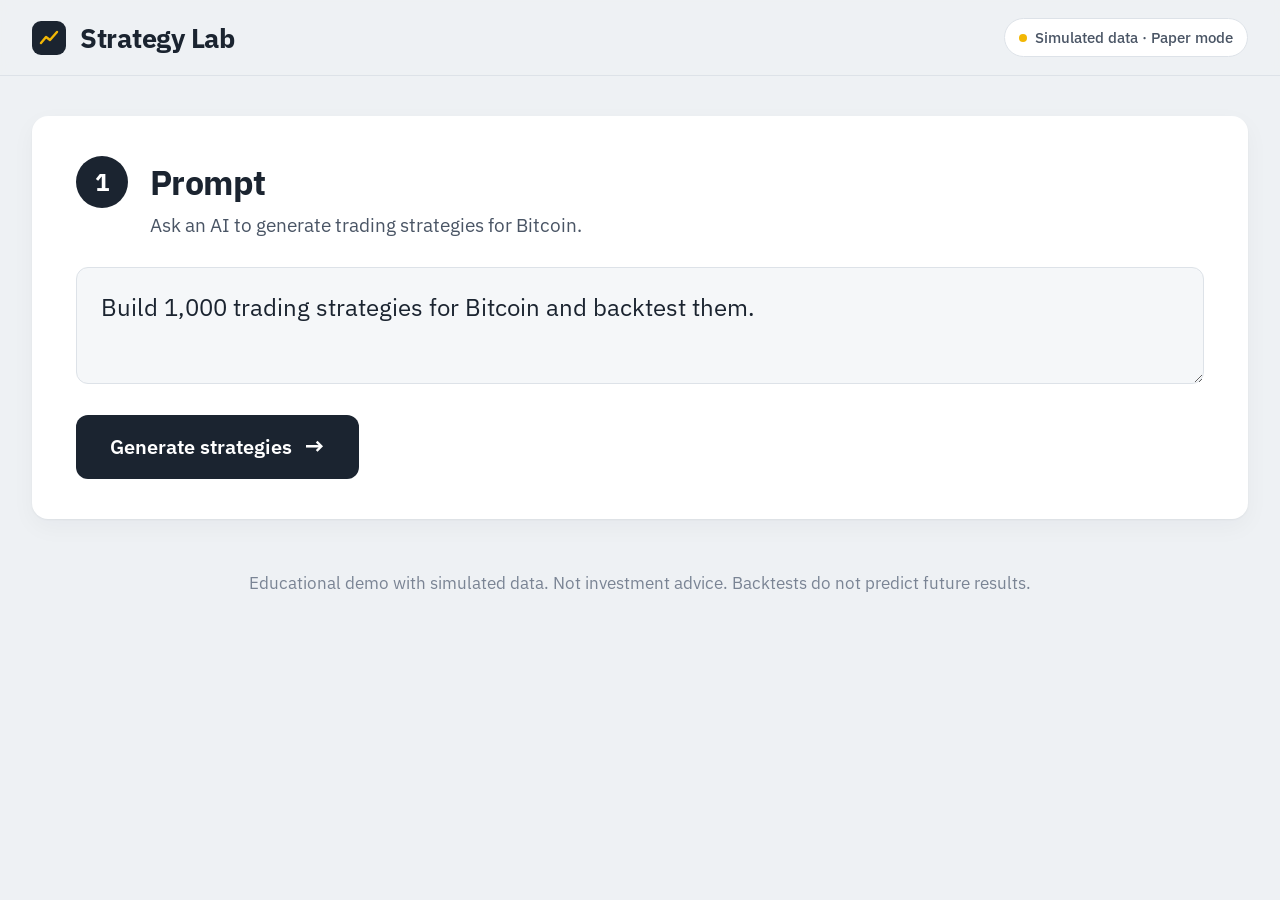
==== strategy-lab/strategy-lab.html @ 9e71648e "Strategy Lab — naive vs. honest backtest demo Co-Authored-By: Claude Opus 5.5 <noreply@anthropic.com" ====
<!doctype html>
<html lang="en">
<head>
<meta charset="utf-8">
<meta name="viewport" content="width=device-width, initial-scale=1">
<title>Strategy Lab</title>
<link rel="preconnect" href="https://fonts.googleapis.com">
<link rel="preconnect" href="https://fonts.gstatic.com" crossorigin>
<link href="https://fonts.googleapis.com/css2?family=IBM+Plex+Mono:wght@400;500&family=IBM+Plex+Sans:wght@400;500;600;700&display=swap" rel="stylesheet">
<style>
  :root {
    --bg: #EEF1F4; --panel: #FFFFFF; --ink: #1B2430; --ink-2: #4A5565; --muted: #7A8494;
    --line: #DDE2E8; --soft: #F5F7F9;
    --profit: #0F8A5F; --loss: #C8372D; --gold: #F2B705; --gold-soft: #FFF6D6;
    --naive: #6B7FD7;
    --radius: 16px;
    --sans: "IBM Plex Sans", system-ui, -apple-system, "Segoe UI", Roboto, sans-serif;
    --mono: "IBM Plex Mono", ui-monospace, SFMono-Regular, Menlo, Consolas, monospace;
  }
  * { box-sizing: border-box; }
  [hidden] { display: none !important; }
  main > *, .grid2 > *, .compare > *, .bot > *, .gen > *, .stage > * { min-width: 0; }
  html { font-size: 18px; }
  body {
    margin: 0; background: var(--bg); color: var(--ink); font-family: var(--sans);
    font-variant-numeric: tabular-nums; line-height: 1.45; -webkit-font-smoothing: antialiased;
  }
  .wrap { max-width: 1400px; margin: 0 auto; padding-inline: 32px; }

  /* Top bar */
  .top { position: sticky; top: 0; z-index: 10; background: rgba(238,241,244,.92); backdrop-filter: blur(8px); border-bottom: 1px solid var(--line); }
  .top .wrap { display: flex; align-items: center; justify-content: space-between; gap: 16px; padding-block: 18px; }
  .brand { display: flex; align-items: center; gap: 14px; font-weight: 700; font-size: 1.5rem; letter-spacing: -.01em; }
  .logo { width: 34px; height: 34px; border-radius: 9px; background: var(--ink); display: grid; place-items: center; }
  .badge { font-size: .85rem; font-weight: 500; color: var(--ink-2); background: var(--panel); border: 1px solid var(--line); padding: 7px 14px; border-radius: 999px; white-space: nowrap; }
  .badge::before { content: ""; display: inline-block; width: 8px; height: 8px; border-radius: 50%; background: var(--gold); margin-right: 8px; vertical-align: 1px; }

  main { padding-block: 40px 24px; display: grid; gap: 32px; }

  /* Steps */
  .step { background: var(--panel); border-radius: var(--radius); padding: 40px 44px; box-shadow: 0 1px 2px rgba(27,36,48,.05), 0 8px 24px rgba(27,36,48,.04); }
  .step.enter { animation: rise .6s cubic-bezier(.2,.7,.2,1) both; }
  @keyframes rise { from { opacity: 0; transform: translateY(18px); } to { opacity: 1; transform: none; } }
  .step-head { display: flex; align-items: flex-start; gap: 22px; margin-bottom: 28px; }
  .num { flex: none; width: 52px; height: 52px; border-radius: 50%; background: var(--ink); color: #fff; font-weight: 700; font-size: 1.35rem; display: grid; place-items: center; }
  .step.done .num { background: var(--profit); }
  .step-head h2 { margin: 2px 0 4px; font-size: 1.9rem; letter-spacing: -.015em; }
  .step-head p { margin: 0; color: var(--ink-2); font-size: 1.05rem; max-width: 60ch; }

  .btn {
    font: inherit; font-weight: 600; font-size: 1.1rem; color: #fff; background: var(--ink); border: 0; border-radius: 12px;
    padding: 18px 34px; cursor: pointer; display: inline-flex; align-items: center; gap: 12px; transition: transform .12s, background .2s, opacity .2s;
  }
  .btn:hover { transform: translateY(-1px); background: #2A3646; }
  .btn:active { transform: none; }
  .btn:disabled { cursor: default; opacity: .45; transform: none; background: var(--ink); }
  .btn:focus-visible, .seg button:focus-visible, textarea:focus-visible { outline: 3px solid var(--gold); outline-offset: 2px; }
  .btn.go { background: var(--profit); }
  .btn.stop { background: var(--loss); }
  .btn .arrow { font-size: 1.2em; line-height: 0; }
  .actions { display: flex; align-items: center; gap: 20px; flex-wrap: wrap; }
  .hint { color: var(--muted); font-size: .95rem; }

  /* Step 1 */
  textarea {
    width: 100%; font: inherit; font-size: 1.35rem; color: var(--ink); background: var(--soft); border: 1px solid var(--line);
    border-radius: 12px; padding: 22px 24px; resize: vertical; min-height: 110px; margin-bottom: 24px;
  }
  .gen { display: grid; grid-template-columns: minmax(240px, 1fr) 3fr; gap: 32px; align-items: center; margin-top: 34px; }
  .big-count { font-size: 5.5rem; font-weight: 700; line-height: 1; letter-spacing: -.03em; }
  .big-label { color: var(--ink-2); font-size: 1.05rem; margin-top: 8px; }
  .families { display: grid; grid-template-columns: repeat(4, 1fr); gap: 16px; }
  .fam { background: var(--soft); border-radius: 12px; padding: 18px 20px; }
  .fam b { display: block; font-size: 1.05rem; }
  .fam .n { font-size: 2.2rem; font-weight: 700; line-height: 1.2; }
  .fam small { color: var(--muted); font-size: .85rem; display: block; }

  /* KPIs */
  .kpi-label { color: var(--ink-2); font-size: 1rem; font-weight: 500; }
  .kpi { font-size: 4.6rem; font-weight: 700; letter-spacing: -.03em; line-height: 1.05; }
  .kpi.sm { font-size: 2.6rem; }
  .pos { color: var(--profit); } .neg { color: var(--loss); }
  .sub { color: var(--muted); font-size: .95rem; }

  .grid2 { display: grid; grid-template-columns: 1.25fr 1fr; gap: 40px; margin-top: 34px; }
  .chart-box { position: relative; }
  canvas { display: block; width: 100%; height: 380px; touch-action: none; }
  .legend { display: flex; gap: 22px; flex-wrap: wrap; font-size: .95rem; color: var(--ink-2); margin: 14px 0 10px; }
  .legend span::before { content: ""; display: inline-block; width: 18px; height: 3px; border-radius: 2px; background: var(--c); vertical-align: 5px; margin-right: 8px; }
  .legend span.dash::before { background: repeating-linear-gradient(90deg, var(--c) 0 6px, transparent 6px 10px); }

  /* Tables */
  .tbl-wrap { overflow-x: auto; }
  table { width: 100%; border-collapse: collapse; font-size: 1rem; }
  th { text-align: left; color: var(--muted); font-weight: 500; font-size: .85rem; text-transform: uppercase; letter-spacing: .06em; padding: 0 12px 10px; border-bottom: 1px solid var(--line); }
  td { padding: 11px 12px; border-bottom: 1px solid #EEF1F4; white-space: nowrap; }
  th.r, td.r { text-align: right; }
  td.rank { color: var(--muted); width: 2em; }
  tr.best td { background: var(--gold-soft); font-weight: 600; }
  tr.best td:first-child { box-shadow: inset 4px 0 0 var(--gold); }
  tr.fade-in { animation: fadein .4s both; }
  @keyframes fadein { from { opacity: 0; transform: translateX(-8px); } to { opacity: 1; transform: none; } }

  /* Funnel */
  .funnel { display: grid; gap: 14px; margin-top: 34px; }
  .stage { display: grid; grid-template-columns: 300px 1fr; gap: 24px; align-items: center; }
  .stage .lbl b { display: block; font-size: 1.1rem; }
  .stage .lbl small { color: var(--muted); font-size: .88rem; }
  .bar-track { position: relative; height: 54px; background: var(--soft); border-radius: 10px; }
  .bar { position: absolute; inset: 0 auto 0 0; width: 0; background: var(--ink); border-radius: 10px; transition: width 1s cubic-bezier(.2,.7,.2,1); min-width: 0; }
  .bar.on { min-width: 8px; }
  .stage.kill .bar { background: #8C96A5; }
  .stage.final .bar { background: var(--gold); }
  .bar-val { position: absolute; top: 50%; transform: translateY(-50%); left: 16px; font-weight: 700; font-size: 1.5rem; color: #fff; transition: left 1s cubic-bezier(.2,.7,.2,1); }
  .bar-val.out { color: var(--ink); }
  .bar-val em { font-style: normal; font-weight: 500; font-size: .95rem; color: var(--loss); margin-left: 10px; }
  .stage { opacity: .25; transition: opacity .4s; }
  .stage.lit { opacity: 1; }

  .compare { display: grid; grid-template-columns: 1fr 2.2fr; gap: 40px; margin-top: 44px; padding-top: 36px; border-top: 1px solid var(--line); align-items: start; }
  .compare h3, .surv h3 { margin: 0 0 6px; font-size: 1.35rem; }
  .vs { display: grid; gap: 22px; margin-top: 22px; }
  .surv { margin-top: 44px; padding-top: 36px; border-top: 1px solid var(--line); }
  .surv .sub { margin-bottom: 18px; }
  .tag { display: inline-block; font-size: .78rem; font-weight: 600; letter-spacing: .04em; text-transform: uppercase; padding: 3px 9px; border-radius: 6px; background: var(--gold); color: var(--ink); margin-left: 10px; vertical-align: 2px; }

  /* Bot */
  .bot { display: grid; grid-template-columns: 1.6fr 1fr; gap: 36px; margin-top: 30px; }
  .bot canvas { height: 420px; }
  .stats { display: grid; grid-template-columns: 1fr 1fr; gap: 14px; align-content: start; }
  .stat { background: var(--soft); border-radius: 12px; padding: 16px 18px; }
  .stat .v { font-size: 1.9rem; font-weight: 700; letter-spacing: -.01em; line-height: 1.2; }
  .stat .k { color: var(--muted); font-size: .85rem; text-transform: uppercase; letter-spacing: .06em; }
  .stat.wide { grid-column: 1 / -1; }
  .pill { display: inline-block; font-size: 1.05rem; font-weight: 700; padding: 4px 12px; border-radius: 8px; background: #E3E7EC; }
  .pill.long { background: #DDF2E9; color: var(--profit); }
  .seg { display: inline-flex; background: var(--soft); border: 1px solid var(--line); border-radius: 10px; padding: 4px; }
  .seg button { font: inherit; font-weight: 600; font-size: .95rem; border: 0; background: transparent; color: var(--ink-2); padding: 10px 16px; border-radius: 7px; cursor: pointer; }
  .seg button[aria-pressed="true"] { background: var(--panel); color: var(--ink); box-shadow: 0 1px 3px rgba(27,36,48,.12); }
  .live { display: inline-flex; align-items: center; gap: 8px; font-weight: 600; color: var(--muted); }
  .live i { width: 10px; height: 10px; border-radius: 50%; background: #B8C0CC; }
  .live.on { color: var(--profit); }
  .live.on i { background: var(--profit); animation: pulse 1.4s infinite; }
  @keyframes pulse { 0%,100% { box-shadow: 0 0 0 0 rgba(15,138,95,.45); } 50% { box-shadow: 0 0 0 7px rgba(15,138,95,0); } }

  .log { margin-top: 30px; background: #141B24; color: #D6DCE4; border-radius: 12px; padding: 18px 22px; height: 340px; overflow-y: auto; font-family: var(--mono); font-size: .9rem; }
  .log .empty { color: #6E7A8A; }
  .ev { display: grid; grid-template-columns: 92px 120px 1fr; gap: 14px; padding: 7px 0; align-items: start; }
  .ev + .ev.first { border-top: 1px solid #263140; margin-top: 8px; padding-top: 14px; }
  .ev time { color: #6E7A8A; }
  .ev .t { font-weight: 500; font-size: .78rem; text-transform: uppercase; letter-spacing: .06em; padding: 2px 8px; border-radius: 5px; justify-self: start; }
  .t.alert { background: #2B3A55; color: #A9C1FF; }
  .t.hook { background: #3A3320; color: #F2CB57; }
  .t.fill { background: #173A2E; color: #5FD3A6; }
  .t.sys { background: #262F3B; color: #9AA6B5; }
  .ev code { display: block; margin-top: 4px; color: #9AA6B5; word-break: break-all; }
  .ev .sell { color: #FF8A80; } .ev .buy { color: #5FD3A6; }

  footer { padding-block: 28px 48px; color: var(--muted); font-size: .95rem; text-align: center; }

  @media (max-width: 1100px) {
    .grid2, .compare, .bot, .gen { grid-template-columns: 1fr; }
    .families { grid-template-columns: repeat(2, 1fr); }
    .stage { grid-template-columns: 1fr; gap: 8px; }
  }
  @media (max-width: 640px) {
    html { font-size: 16px; }
    .wrap { padding-inline: 16px; }
    .step { padding: 26px 20px; }
    .kpi { font-size: 3.2rem; } .big-count { font-size: 4rem; }
    .families { grid-template-columns: 1fr 1fr; }
    canvas, .bot canvas { height: 300px; }
    .ev { grid-template-columns: 1fr; gap: 4px; }
    .badge { font-size: .75rem; padding: 6px 10px; }
  }
  @media (prefers-reduced-motion: reduce) {
    *, *::before, *::after { animation: none !important; transition: none !important; scroll-behavior: auto !important; }
  }
</style>
</head>
<body>
<header class="top">
  <div class="wrap">
    <div class="brand">
      <span class="logo" aria-hidden="true"><svg width="20" height="20" viewBox="0 0 20 20"><path d="M2 15 L7 9 L11 12 L18 4" fill="none" stroke="#F2B705" stroke-width="2.4" stroke-linecap="round" stroke-linejoin="round"/></svg></span>
      Strategy Lab
    </div>
    <span class="badge">Simulated data · Paper mode</span>
  </div>
</header>

<main class="wrap">
  <!-- STEP 1 -->
  <section class="step" id="s1">
    <div class="step-head">
      <span class="num">1</span>
      <div><h2>Prompt</h2><p>Ask an AI to generate trading strategies for Bitcoin.</p></div>
    </div>
    <textarea id="prompt" rows="2" aria-label="Prompt">Build 1,000 trading strategies for Bitcoin and backtest them.</textarea>
    <div class="actions">
      <button class="btn" id="b1">Generate strategies <span class="arrow">→</span></button>
    </div>
    <div class="gen" id="gen" hidden>
      <div>
        <div class="big-count" id="count">0</div>
        <div class="big-label">strategies generated</div>
      </div>
      <div class="families" id="families"></div>
    </div>
  </section>

  <!-- STEP 2 -->
  <section class="step" id="s2" hidden>
    <div class="step-head">
      <span class="num">2</span>
      <div><h2>Naive backtest</h2><p>Run every strategy on 1,400 days of history and rank by total return.</p></div>
    </div>
    <div class="actions">
      <button class="btn" id="b2">Run backtest <span class="arrow">→</span></button>
      <span class="hint" id="h2"></span>
    </div>
    <div class="grid2" id="naiveOut" hidden>
      <div>
        <div class="kpi-label">Best strategy · total return</div>
        <div class="kpi pos" id="bestRet">+0%</div>
        <div class="sub" id="bestSub"></div>
        <div class="chart-box" style="margin-top:22px"><canvas id="c2" aria-label="Equity curve of the best naive strategy"></canvas></div>
      </div>
      <div>
        <div class="kpi-label" style="margin-bottom:14px">Top 10 of 1,000</div>
        <div class="tbl-wrap"><table id="top10">
          <thead><tr><th></th><th>Strategy</th><th class="r">Return</th><th class="r">Max DD</th><th class="r">Trades</th></tr></thead>
          <tbody></tbody>
        </table></div>
      </div>
    </div>
  </section>

  <!-- STEP 3 -->
  <section class="step" id="s3" hidden>
    <div class="step-head">
      <span class="num">3</span>
      <div><h2>Honest test</h2><p>Remove the lookahead bias, pay fees, test on data the strategies never saw, and demand they beat simply holding.</p></div>
    </div>
    <div class="actions">
      <button class="btn" id="b3">Test it properly <span class="arrow">→</span></button>
    </div>
    <div id="honestOut" hidden>
      <div class="funnel" id="funnel"></div>

      <div class="compare" id="compare" hidden>
        <div>
          <h3>The step-2 winner, tested honestly</h3>
          <div class="sub" id="cmpName"></div>
          <div class="vs">
            <div><div class="kpi-label">Naive (lookahead, no fees)</div><div class="kpi sm" id="cmpNaive"></div></div>
            <div><div class="kpi-label">Honest (next-bar fills, 0.15% cost)</div><div class="kpi sm" id="cmpHonest"></div></div>
          </div>
          <p class="sub" style="margin-top:22px">Full period, days 0–1,999. Log scale.</p>
        </div>
        <div>
          <div class="legend" id="lg3"></div>
          <div class="chart-box"><canvas id="c3" aria-label="Naive versus honest equity curve"></canvas></div>
        </div>
      </div>

      <div class="surv" id="surv" hidden>
        <h3 id="survTitle">Survivors</h3>
        <div class="sub" id="survSub"></div>
        <div class="tbl-wrap"><table id="survTbl">
          <thead><tr><th>Strategy</th><th class="r">OOS return</th><th class="r">OOS Sharpe</th><th class="r">OOS max DD</th><th class="r">OOS trades</th><th class="r">In-sample (honest)</th></tr></thead>
          <tbody></tbody>
        </table></div>
      </div>
    </div>
  </section>

  <!-- STEP 4 -->
  <section class="step" id="s4" hidden>
    <div class="step-head">
      <span class="num">4</span>
      <div><h2>Run as bot</h2><p id="botIntro">The best survivor trades a live simulated feed: signal → TradingView alert → webhook → paper order.</p></div>
    </div>
    <div class="actions">
      <button class="btn go" id="b4">Start bot <span class="arrow">▶</span></button>
      <div class="seg" role="group" aria-label="Speed" id="speed">
        <button aria-pressed="true" data-ms="700">1×</button>
        <button aria-pressed="false" data-ms="140">5×</button>
        <button aria-pressed="false" data-ms="35">20×</button>
      </div>
      <span class="live" id="live"><i></i><span>Idle</span></span>
    </div>
    <div class="bot">
      <div>
        <div class="legend" id="lg4"></div>
        <div class="chart-box"><canvas id="c4" aria-label="Live price chart"></canvas></div>
      </div>
      <div class="stats">
        <div class="stat wide"><div class="k">Paper equity</div><div class="v" id="vEq">$10,000.00</div></div>
        <div class="stat"><div class="k">P&amp;L</div><div class="v" id="vPnl">$0.00</div></div>
        <div class="stat"><div class="k">Position</div><div class="v" id="vPos"><span class="pill">FLAT</span></div></div>
        <div class="stat"><div class="k">Cash</div><div class="v" id="vCash">$10,000.00</div></div>
        <div class="stat"><div class="k">BTC held</div><div class="v" id="vBtc">0.0000</div></div>
        <div class="stat"><div class="k">Last price</div><div class="v" id="vPx">–</div></div>
        <div class="stat"><div class="k">Orders</div><div class="v" id="vOrders">0</div></div>
      </div>
    </div>
    <div class="log" id="log" aria-live="polite"><div class="empty">Bot log — press “Start bot”.</div></div>
  </section>
</main>

<footer class="wrap">Educational demo with simulated data. Not investment advice. Backtests do not predict future results.</footer>

<script>
/* ===== ENGINE ===== */
const SEED = 101, N_BARS = 2000, START_PRICE = 9000, IS_END = 1399, COST = 0.0015;
const REGIMES = [
  { name: 'bull', drift: 0.0022, vol: 0.028 },
  { name: 'bear', drift: -0.0018, vol: 0.038 },
  { name: 'chop', drift: 0.0002, vol: 0.022 },
];

function mulberry32(a) {
  return function () {
    a |= 0; a = (a + 0x6D2B79F5) | 0;
    let t = Math.imul(a ^ (a >>> 15), 1 | a);
    t = (t + Math.imul(t ^ (t >>> 7), 61 | t)) ^ t;
    return ((t ^ (t >>> 14)) >>> 0) / 4294967296;
  };
}

// Regime-switching log-return generator. Keeps its state so the bot can continue the same path.
function createMarket(seed, start) {
  const rand = mulberry32(seed);
  const gauss = () => {
    let u = 0; while (u === 0) u = rand();
    return Math.sqrt(-2 * Math.log(u)) * Math.cos(2 * Math.PI * rand());
  };
  let regime = 0, price = start;
  return {
    get price() { return price; },
    get regime() { return REGIMES[regime].name; },
    next() {
      if (rand() < 0.01) regime = Math.floor(rand() * 3);
      const R = REGIMES[regime];
      let lr = R.drift + R.vol * gauss();
      if (rand() < 0.004) lr += rand() < 0.5 ? -0.12 : 0.12;
      price *= Math.exp(lr);
      return price;
    },
  };
}

// Lazily cached indicators over one close series.
function makeIndicators(c) {
  const n = c.length, memo = new Map();
  const m = (k, f) => { let v = memo.get(k); if (!v) { v = f(); memo.set(k, v); } return v; };
  const ind = {
    c, n,
    sma: p => m('sma' + p, () => {
      const o = new Float64Array(n).fill(NaN); let s = 0;
      for (let i = 0; i < n; i++) { s += c[i]; if (i >= p) s -= c[i - p]; if (i >= p - 1) o[i] = s / p; }
      return o;
    }),
    std: p => m('std' + p, () => {
      const mu = ind.sma(p), o = new Float64Array(n).fill(NaN);
      for (let i = p - 1; i < n; i++) {
        let s = 0; for (let j = i - p + 1; j <= i; j++) { const d = c[j] - mu[i]; s += d * d; }
        o[i] = Math.sqrt(s / p);
      }
      return o;
    }),
    rsi: p => m('rsi' + p, () => {
      const o = new Float64Array(n).fill(NaN); let g = 0, l = 0;
      for (let i = 1; i < n; i++) {
        const d = c[i] - c[i - 1], up = d > 0 ? d : 0, dn = d < 0 ? -d : 0;
        if (i <= p) { g += up / p; l += dn / p; } else { g = (g * (p - 1) + up) / p; l = (l * (p - 1) + dn) / p; }
        if (i >= p) o[i] = l === 0 ? 100 : 100 - 100 / (1 + g / l);
      }
      return o;
    }),
    // highest / lowest close of the previous N bars (current bar excluded)
    hh: N => m('hh' + N, () => rollExt(c, N, 1)),
    ll: N => m('ll' + N, () => rollExt(c, N, -1)),
  };
  return ind;
}
function rollExt(c, N, sign) {
  const n = c.length, o = new Float64Array(n).fill(NaN);
  for (let i = N; i < n; i++) {
    let x = c[i - N]; for (let j = i - N + 1; j < i; j++) if (sign * (c[j] - x) > 0) x = c[j];
    o[i] = x;
  }
  return o;
}

function buildStrategies() {
  const S = [];
  for (const f of [5, 8, 10, 12, 15, 20, 25, 30, 40, 50])
    for (let k = 0; k < 25; k++) { const s = 60 + k * 7; S.push({ family: 'ma', name: `MA Cross ${f}/${s}`, p: { f, s } }); }
  for (const p of [7, 10, 14, 21, 28])
    for (const en of [20, 25, 30, 35, 40])
      for (let k = 0; k < 10; k++) { const ex = 50 + k * 3; S.push({ family: 'rsi', name: `RSI(${p}) <${en} >${ex}`, p: { p, en, ex } }); }
  for (let k = 0; k < 25; k++)
    for (const M of [5, 10, 15, 20, 30, 40, 50, 60, 80, 100]) { const N = 10 + k * 8; S.push({ family: 'brk', name: `Breakout ${N}/${M}`, p: { N, M } }); }
  for (let k = 0; k < 25; k++)
    for (let j = 0; j < 10; j++) { const per = 10 + k * 5, w = 1 + j * 0.25; S.push({ family: 'bb', name: `Bollinger ${per} × ${w.toFixed(2)}`, p: { per, w } }); }
  S.forEach((s, i) => (s.id = i));
  return S;
}

function positions(s, ind) {
  const { c, n } = ind, pos = new Uint8Array(n), P = s.p;
  if (s.family === 'ma') {
    const a = ind.sma(P.f), b = ind.sma(P.s);
    for (let i = 0; i < n; i++) pos[i] = a[i] > b[i] ? 1 : 0;
  } else if (s.family === 'rsi') {
    const r = ind.rsi(P.p); let st = 0;
    for (let i = 0; i < n; i++) { if (!st && r[i] < P.en) st = 1; else if (st && r[i] > P.ex) st = 0; pos[i] = st; }
  } else if (s.family === 'brk') {
    const h = ind.hh(P.N), l = ind.ll(P.M); let st = 0;
    for (let i = 0; i < n; i++) { if (!st && c[i] > h[i]) st = 1; else if (st && c[i] < l[i]) st = 0; pos[i] = st; }
  } else {
    const mu = ind.sma(P.per), sd = ind.std(P.per); let st = 0;
    for (let i = 0; i < n; i++) {
      if (!st && c[i] < mu[i] - P.w * sd[i]) st = 1; else if (st && c[i] > mu[i]) st = 0; pos[i] = st;
    }
  }
  return pos;
}

// Trades = position changes (each buy or sell is one fill).
// Backtest bars from..to (inclusive). r[t] = return from close t-1 to close t.
// naive: pos[t]*r[t] (lookahead), no fees. honest: pos[t-1]*r[t] minus COST on each position change.
function backtest(pos, r, from, to, honest, wantCurve) {
  let eq = 1, peak = 1, mdd = 0, trades = 0, sum = 0, sq = 0, cnt = 0;
  const curve = wantCurve ? [1] : null;
  for (let t = Math.max(from, 1); t <= to; t++) {
    let d = (honest ? pos[t - 1] : pos[t]) * r[t];
    if (pos[t] !== pos[t - 1]) { trades++; if (honest) d -= COST; }
    eq *= 1 + d; sum += d; sq += d * d; cnt++;
    if (eq > peak) peak = eq; const dd = 1 - eq / peak; if (dd > mdd) mdd = dd;
    if (curve) curve.push(eq);
  }
  const mean = sum / cnt, sd = Math.sqrt(Math.max(0, (sq - cnt * mean * mean) / (cnt - 1)));
  return { ret: eq - 1, mdd, trades, sharpe: sd > 0 ? (mean / sd) * Math.sqrt(365) : 0, curve };
}

function runLab() {
  const market = createMarket(SEED, START_PRICE);
  const closes = [START_PRICE];
  for (let i = 1; i < N_BARS; i++) closes.push(market.next());
  const r = new Float64Array(N_BARS);
  for (let t = 1; t < N_BARS; t++) r[t] = closes[t] / closes[t - 1] - 1;
  const ind = makeIndicators(closes);
  const strategies = buildStrategies();
  const t0 = performance.now();
  for (const s of strategies) {
    const pos = positions(s, ind);
    s.pos = pos;
    s.naive = backtest(pos, r, 1, IS_END, false);
    s.honestIS = backtest(pos, r, 1, IS_END, true);
    s.oos = backtest(pos, r, IS_END + 1, N_BARS - 1, true);
  }
  const ms = performance.now() - t0;
  const bh = backtest(new Uint8Array(N_BARS).fill(1), r, IS_END + 1, N_BARS - 1, true);
  const sharpeBar = Math.max(1, bh.sharpe);
  const st1 = strategies.filter(s => s.honestIS.ret > 0);
  const st2 = st1.filter(s => s.oos.ret > 0);
  const st3 = st2.filter(s => s.oos.sharpe > sharpeBar);
  const st4 = st3.filter(s => s.oos.mdd < 0.25 && s.oos.trades >= 4);
  return { market, closes, r, strategies, ms, bh, sharpeBar, stages: [strategies, st1, st2, st3, st4] };
}
/* ===== END ENGINE ===== */


/* ===== UI ===== */
const RM = matchMedia('(prefers-reduced-motion: reduce)').matches;
const $ = id => document.getElementById(id);
const CAPITAL = 10000, BOT_QTY = 0.05;
const C = { ink: '#1B2430', ink2: '#4A5565', muted: '#7A8494', grid: '#E9EDF1', profit: '#0F8A5F', loss: '#C8372D', gold: '#F2B705', naive: '#6B7FD7' };

const fmtInt = n => Math.round(n).toLocaleString('en-US');
const fmtPct = x => {
  const v = x * 100, a = Math.abs(v);
  const s = a >= 100 ? fmtInt(a) : a.toFixed(1);
  return (v > 0 ? '+' : v < 0 ? '−' : '') + s + '%';
};
const fmtUsd = (v, d = 2) => (v < 0 ? '−' : '') + '$' + Math.abs(v).toLocaleString('en-US', { minimumFractionDigits: d, maximumFractionDigits: d });
const fmtUsdShort = v => v >= 1e6 ? '$' + +(v / 1e6).toFixed(v >= 1e7 ? 0 : 1) + 'M' : v >= 1e3 ? '$' + +(v / 1e3).toFixed(v >= 1e4 ? 0 : 1) + 'k' : '$' + Math.round(v);
const fmtPx = v => v.toLocaleString('en-US', { minimumFractionDigits: 2, maximumFractionDigits: 2 });
const fmtNum = (x, d = 2) => (x < 0 ? '−' : '') + Math.abs(x).toFixed(d);
const signCls = x => (x >= 0 ? 'pos' : 'neg');

function animate(ms, fn, done) {
  if (RM) { fn(1); done && done(); return; }
  const t0 = performance.now();
  const ease = t => 1 - Math.pow(1 - t, 3);
  (function f(now) {
    const t = Math.min(1, (now - t0) / ms);
    fn(ease(t));
    if (t < 1) requestAnimationFrame(f); else done && done();
  })(t0);
}
const wait = ms => new Promise(r => setTimeout(r, RM ? 0 : ms));
function reveal(el) {
  el.hidden = false; el.classList.add('enter');
  setTimeout(() => el.scrollIntoView({ behavior: RM ? 'auto' : 'smooth', block: 'start' }), 60);
}
function scrollTo(el) { el.scrollIntoView({ behavior: RM ? 'auto' : 'smooth', block: 'center' }); }

/* ---------- Canvas line chart ---------- */
class LineChart {
  constructor(canvas, o) {
    this.c = canvas; this.o = o; this.p = 1; this.hx = null;
    new ResizeObserver(() => this.draw()).observe(canvas);
    canvas.addEventListener('pointermove', e => { this.hx = e.clientX - canvas.getBoundingClientRect().left; this.draw(); });
    canvas.addEventListener('pointerleave', () => { this.hx = null; this.draw(); });
  }
  set(o) { Object.assign(this.o, o); this.draw(); }
  play(ms) { animate(ms, t => { this.p = t; this.draw(); }); }
  draw() {
    const c = this.c, o = this.o, dpr = window.devicePixelRatio || 1;
    const W = c.clientWidth, H = c.clientHeight;
    if (!W || !o.series) return;
    if (c.width !== Math.round(W * dpr) || c.height !== Math.round(H * dpr)) { c.width = Math.round(W * dpr); c.height = Math.round(H * dpr); }
    const ctx = c.getContext('2d');
    ctx.setTransform(dpr, 0, 0, dpr, 0, 0);
    ctx.clearRect(0, 0, W, H);
    const pad = { l: o.padL ?? 70, r: o.padR ?? 18, t: 16, b: 38 };
    const iw = W - pad.l - pad.r, ih = H - pad.t - pad.b;
    const n = Math.max(...o.series.map(s => s.data.length));
    const x0 = o.x0 || 0;
    const T = o.log ? Math.log10 : v => v;
    let lo = Infinity, hi = -Infinity;
    for (const s of o.series) for (const v of s.data) { if (v < lo) lo = v; if (v > hi) hi = v; }
    if (o.yMin != null) lo = Math.min(lo, o.yMin);
    let tlo = T(lo), thi = T(hi);
    if (thi - tlo < 1e-9) { thi += 1; tlo -= 1; }
    const m = (thi - tlo) * 0.06; tlo -= m; thi += m;
    const fy = v => pad.t + (1 - (T(v) - tlo) / (thi - tlo)) * ih;
    const fx = i => pad.l + (n > 1 ? i / (n - 1) : 0) * iw;
    ctx.font = `500 13px ${getComputedStyle(document.body).fontFamily}`;
    ctx.textBaseline = 'middle';

    // shaded "in position" regions
    if (o.shade) {
      ctx.fillStyle = 'rgba(15,138,95,.08)';
      for (let i = 0; i < n; i++) {
        if (!o.shade[i]) continue;
        let j = i; while (j + 1 < n && o.shade[j + 1]) j++;
        const a = Math.max(pad.l, fx(i - 0.5)), b = Math.min(pad.l + iw, fx(j + 0.5));
        ctx.fillRect(a, pad.t, b - a, ih);
        i = j;
      }
    }
    // y grid
    const ticks = o.log ? logTicks(Math.pow(10, tlo), Math.pow(10, thi)) : niceTicks(lo, hi, 5);
    ctx.strokeStyle = C.grid; ctx.lineWidth = 1; ctx.fillStyle = C.muted; ctx.textAlign = 'right';
    for (const v of ticks) {
      const y = Math.round(fy(v)) + 0.5;
      if (y < pad.t - 1 || y > pad.t + ih + 1) continue;
      ctx.beginPath(); ctx.moveTo(pad.l, y); ctx.lineTo(W - pad.r, y); ctx.stroke();
      ctx.fillText(o.yFmt(v), pad.l - 10, y);
    }
    // x ticks
    ctx.textAlign = 'center'; ctx.textBaseline = 'top';
    const step = niceStep((n - 1) / Math.max(2, Math.floor(iw / 120)));
    for (let d = Math.ceil(x0 / step) * step; d <= x0 + n - 1; d += step) {
      ctx.fillText('Day ' + fmtInt(d), fx(d - x0), pad.t + ih + 12);
    }
    ctx.strokeStyle = '#C9D0D8'; ctx.beginPath(); ctx.moveTo(pad.l, pad.t + ih + .5); ctx.lineTo(W - pad.r, pad.t + ih + .5); ctx.stroke();

    // vertical marker
    if (o.vline != null) {
      const x = Math.round(fx(o.vline.i)) + 0.5;
      ctx.fillStyle = 'rgba(242,183,5,.10)'; ctx.fillRect(x, pad.t, W - pad.r - x, ih);
      ctx.strokeStyle = C.gold; ctx.lineWidth = 2; ctx.setLineDash([6, 5]);
      ctx.beginPath(); ctx.moveTo(x, pad.t); ctx.lineTo(x, pad.t + ih); ctx.stroke(); ctx.setLineDash([]);
      ctx.fillStyle = C.ink; ctx.textAlign = 'left'; ctx.textBaseline = 'top'; ctx.font = `600 14px ${getComputedStyle(document.body).fontFamily}`;
      ctx.fillText(o.vline.label, x + 10, pad.t + 8);
      ctx.font = `500 13px ${getComputedStyle(document.body).fontFamily}`;
    }

    // series
    const last = Math.max(1, Math.floor(this.p * (n - 1)));
    ctx.save(); ctx.beginPath(); ctx.rect(pad.l, pad.t - 4, iw + 4, ih + 8); ctx.clip();
    for (const s of o.series) {
      ctx.strokeStyle = s.color; ctx.lineWidth = s.width || 2.5; ctx.lineJoin = 'round'; ctx.lineCap = 'round';
      ctx.setLineDash(s.dash || []);
      ctx.beginPath();
      for (let i = 0; i <= Math.min(last, s.data.length - 1); i++) { const x = fx(i), y = fy(s.data[i]); i ? ctx.lineTo(x, y) : ctx.moveTo(x, y); }
      ctx.stroke();
    }
    ctx.setLineDash([]);
    // trade markers
    if (o.markers) for (const mk of o.markers) {
      if (mk.i > last || mk.i < 0) continue;
      const x = fx(mk.i), y = fy(mk.v), up = mk.side === 'buy';
      ctx.fillStyle = up ? C.profit : C.loss; ctx.strokeStyle = '#fff'; ctx.lineWidth = 2;
      ctx.beginPath();
      if (up) { ctx.moveTo(x, y + 6); ctx.lineTo(x - 8, y + 20); ctx.lineTo(x + 8, y + 20); }
      else { ctx.moveTo(x, y - 6); ctx.lineTo(x - 8, y - 20); ctx.lineTo(x + 8, y - 20); }
      ctx.closePath(); ctx.fill(); ctx.stroke();
    }
    ctx.restore();
    // end dots + direct labels
    for (const s of o.series) {
      if (!s.endLabel) continue;
      const i = Math.min(last, s.data.length - 1), x = fx(i), y = fy(s.data[i]);
      ctx.fillStyle = s.color; ctx.strokeStyle = '#fff'; ctx.lineWidth = 2;
      ctx.beginPath(); ctx.arc(x, y, 5, 0, 7); ctx.fill(); ctx.stroke();
      if (this.p === 1) {
        ctx.font = `600 14px ${getComputedStyle(document.body).fontFamily}`;
        const txt = s.endLabel(s.data[i]), tw = ctx.measureText(txt).width;
        const bx = Math.min(x - tw - 18, W - pad.r - tw - 16);
        ctx.fillStyle = 'rgba(255,255,255,.9)'; ctx.fillRect(bx - 6, y - 13, tw + 12, 26);
        ctx.fillStyle = C.ink; ctx.textAlign = 'left'; ctx.textBaseline = 'middle'; ctx.fillText(txt, bx, y);
        ctx.font = `500 13px ${getComputedStyle(document.body).fontFamily}`;
      }
    }
    // hover crosshair + tooltip
    if (this.hx != null && this.hx >= pad.l && this.hx <= W - pad.r && this.p === 1) {
      const i = Math.max(0, Math.min(n - 1, Math.round((this.hx - pad.l) / iw * (n - 1)))), x = fx(i);
      ctx.strokeStyle = 'rgba(27,36,48,.35)'; ctx.lineWidth = 1;
      ctx.beginPath(); ctx.moveTo(Math.round(x) + .5, pad.t); ctx.lineTo(Math.round(x) + .5, pad.t + ih); ctx.stroke();
      const rows = [['Day ' + fmtInt(i + x0), null]];
      for (const s of o.series) if (i < s.data.length) {
        ctx.fillStyle = s.color; ctx.strokeStyle = '#fff'; ctx.lineWidth = 2;
        ctx.beginPath(); ctx.arc(x, fy(s.data[i]), 4.5, 0, 7); ctx.fill(); ctx.stroke();
        rows.push([(s.label ? s.label + '  ' : '') + o.tipFmt(s.data[i]), s.color]);
      }
      ctx.font = `500 14px ${getComputedStyle(document.body).fontFamily}`;
      const tw = Math.max(...rows.map(r => ctx.measureText(r[0]).width)) + 36, th = rows.length * 22 + 14;
      let bx = x + 14; if (bx + tw > W - pad.r) bx = x - 14 - tw;
      const by = pad.t + 8;
      ctx.fillStyle = 'rgba(27,36,48,.94)'; roundRect(ctx, bx, by, tw, th, 8); ctx.fill();
      ctx.textAlign = 'left'; ctx.textBaseline = 'middle';
      rows.forEach((r, k) => {
        const y = by + 18 + k * 22;
        if (r[1]) { ctx.fillStyle = r[1]; ctx.fillRect(bx + 12, y - 2, 12, 4); }
        ctx.fillStyle = k ? '#fff' : '#AAB4C2'; ctx.fillText(r[0], bx + (r[1] ? 30 : 12), y);
      });
    }
  }
}
function roundRect(ctx, x, y, w, h, r) { ctx.beginPath(); ctx.moveTo(x + r, y); ctx.arcTo(x + w, y, x + w, y + h, r); ctx.arcTo(x + w, y + h, x, y + h, r); ctx.arcTo(x, y + h, x, y, r); ctx.arcTo(x, y, x + w, y, r); ctx.closePath(); }
function niceStep(raw) { const p = Math.pow(10, Math.floor(Math.log10(raw))), f = raw / p; return (f <= 1 ? 1 : f <= 2 ? 2 : f <= 2.5 ? 2.5 : f <= 5 ? 5 : 10) * p; }
function niceTicks(lo, hi, k) { const s = niceStep((hi - lo) / k), out = []; for (let v = Math.ceil(lo / s) * s; v <= hi + 1e-9; v += s) out.push(v); return out; }
function logTicks(lo, hi) {
  const out = [], decades = Math.log10(hi / lo), mults = decades > 2.5 ? [1] : decades > 1.2 ? [1, 3] : [1, 2, 5];
  for (let e = Math.floor(Math.log10(lo)); e <= Math.ceil(Math.log10(hi)); e++) for (const m of mults) { const v = m * Math.pow(10, e); if (v >= lo && v <= hi) out.push(v); }
  return out;
}
function legend(el, items) { el.innerHTML = items.map(([t, c, dash]) => `<span class="${dash ? 'dash' : ''}" style="--c:${c}">${t}</span>`).join(''); }

/* ---------- Data ---------- */
const LAB = runLab();
const FAMILIES = [
  { key: 'ma', name: 'MA Cross', desc: 'fast 5–50 × slow 60–228' },
  { key: 'rsi', name: 'RSI Reversion', desc: 'period × entry × exit' },
  { key: 'brk', name: 'Breakout', desc: 'entry 10–202 × exit 5–100' },
  { key: 'bb', name: 'Bollinger Reversion', desc: 'period 10–130 × width 1–3.25σ' },
];
const S = LAB.strategies;
const naiveRank = [...S].sort((a, b) => b.naive.ret - a.naive.ret);
const winner = naiveRank[0];
const survivors = [...LAB.stages[4]].sort((a, b) => b.oos.sharpe - a.oos.sharpe);
const champ = survivors[0];

/* ---------- Step 1 ---------- */
$('families').innerHTML = FAMILIES.map(f => `<div class="fam"><b>${f.name}</b><div class="n" data-fam="${f.key}">0</div><small>${f.desc}</small></div>`).join('');
$('b1').onclick = () => {
  $('b1').disabled = true; $('prompt').readOnly = true;
  $('gen').hidden = false;
  const counts = FAMILIES.map(f => S.filter(s => s.family === f.key).length);
  const els = [...document.querySelectorAll('[data-fam]')];
  animate(2000, t => {
    $('count').textContent = fmtInt(t * S.length);
    els.forEach((el, k) => (el.textContent = fmtInt(Math.min(1, Math.max(0, t * 4 - k * 0.9)) * counts[k])));
  }, () => {
    els.forEach((el, k) => (el.textContent = counts[k]));
    $('s1').classList.add('done');
    $('b1').innerHTML = 'Generated ✓';
    setTimeout(() => reveal($('s2')), RM ? 0 : 500);
  });
};

/* ---------- Step 2 ---------- */
const c2 = new LineChart($('c2'), { log: true, yFmt: fmtUsdShort, tipFmt: v => fmtUsd(v, 0), padL: 64 });
$('b2').onclick = async () => {
  $('b2').disabled = true; $('b2').innerHTML = 'Backtesting…';
  await wait(450);
  $('h2').textContent = `${fmtInt(S.length)} backtests · computed in ${Math.max(1, Math.round(LAB.ms))} ms`;
  $('naiveOut').hidden = false;
  const curve = backtest(winner.pos, LAB.r, 1, IS_END, false, true).curve.map(v => v * CAPITAL);
  $('bestSub').textContent = `${winner.name} · days 0–1,399 · ${fmtUsd(CAPITAL, 0)} → ${fmtUsd(curve[curve.length - 1], 0)}`;
  animate(1600, t => ($('bestRet').textContent = fmtPct(winner.naive.ret * t)));
  c2.set({ series: [{ data: curve, color: C.profit, width: 2.5, endLabel: v => fmtUsdShort(v) }] });
  c2.p = 0; c2.play(1600);
  const tb = $('top10').tBodies[0];
  tb.innerHTML = '';
  for (let k = 0; k < 10; k++) {
    const s = naiveRank[k];
    await wait(70);
    const tr = document.createElement('tr');
    tr.className = 'fade-in' + (k === 0 ? ' best' : '');
    tr.innerHTML = `<td class="rank">${k + 1}</td><td>${s.name}</td><td class="r ${signCls(s.naive.ret)}">${fmtPct(s.naive.ret)}</td><td class="r">${fmtPct(-s.naive.mdd)}</td><td class="r">${fmtInt(s.naive.trades)}</td>`;
    tb.appendChild(tr);
  }
  $('s2').classList.add('done');
  $('b2').innerHTML = 'Backtest complete ✓';
  setTimeout(() => reveal($('s3')), RM ? 0 : 1400);
};

/* ---------- Step 3 ---------- */
const STAGES = [
  ['Generated', 'All AI strategies'],
  ['Fix lookahead + add fees', 'Trade next bar, 0.15% per change · in-sample return > 0'],
  ['Test on unseen data', 'Out-of-sample return > 0 · days 1,400–1,999'],
  ['Beat buy & hold', ''],
  ['Survivable drawdown', 'OOS max drawdown < 25% and ≥ 4 trades'],
];
STAGES[3][1] = `OOS Sharpe > max(1, buy & hold ${fmtNum(LAB.bh.sharpe)}) = ${fmtNum(LAB.sharpeBar)}`;
const c3 = new LineChart($('c3'), { log: true, yFmt: fmtUsdShort, tipFmt: v => fmtUsd(v, 0), padL: 64 });
$('b3').onclick = async () => {
  $('b3').disabled = true; $('b3').innerHTML = 'Testing…';
  $('honestOut').hidden = false;
  const counts = LAB.stages.map(s => s.length);
  $('funnel').innerHTML = STAGES.map(([t, d], k) => `
    <div class="stage${k === STAGES.length - 1 ? ' final' : ''}" id="st${k}">
      <div class="lbl"><b>${k ? k + '. ' : ''}${t}</b><small>${d}</small></div>
      <div class="bar-track"><div class="bar"></div><div class="bar-val"><span>0</span></div></div>
    </div>`).join('');
  scrollTo($('funnel'));
  for (let k = 0; k < counts.length; k++) {
    await wait(k ? 900 : 200);
    const st = $('st' + k), bar = st.querySelector('.bar'), val = st.querySelector('.bar-val'), track = st.querySelector('.bar-track');
    st.classList.add('lit');
    const frac = counts[k] / counts[0];
    bar.classList.add('on');
    bar.style.width = (frac * 100) + '%';
    // place the number inside the bar when it fits, otherwise just right of it
    const tw = track.clientWidth;
    const inside = frac * tw > 160;
    val.classList.toggle('out', !inside);
    val.style.left = inside ? '18px' : `calc(${frac * 100}% + 18px)`;
    const killed = k ? counts[k - 1] - counts[k] : 0;
    animate(900, t => {
      const from = k ? counts[k - 1] : 0;
      val.innerHTML = `<span>${fmtInt(from + (counts[k] - from) * t)}</span>` + (killed && t === 1 ? `<em>−${fmtInt(killed)} killed</em>` : '');
    });
    if (k) $('st' + (k - 1)).classList.add('kill');
  }
  await wait(1100);

  // Naive vs honest for the step-2 winner, full period
  const cmp = $('compare'); cmp.hidden = false; cmp.classList.add('enter');
  const nv = backtest(winner.pos, LAB.r, 1, N_BARS - 1, false, true);
  const hn = backtest(winner.pos, LAB.r, 1, N_BARS - 1, true, true);
  $('cmpName').textContent = winner.name + ' · #1 in step 2';
  $('cmpNaive').innerHTML = `<span class="${signCls(nv.ret)}">${fmtPct(nv.ret)}</span>`;
  $('cmpHonest').innerHTML = `<span class="${signCls(hn.ret)}">${fmtPct(hn.ret)}</span>`;
  legend($('lg3'), [['Naive backtest', C.naive, true], ['Honest backtest', C.ink]]);
  c3.set({
    series: [
      { data: nv.curve.map(v => v * CAPITAL), color: C.naive, width: 2.5, dash: [7, 5], label: 'Naive', endLabel: v => 'Naive ' + fmtUsdShort(v) },
      { data: hn.curve.map(v => v * CAPITAL), color: C.ink, width: 2.5, label: 'Honest', endLabel: v => 'Honest ' + fmtUsdShort(v) },
    ],
    vline: { i: IS_END, label: 'Unseen data →' },
  });
  c3.p = 0; c3.play(2000);
  scrollTo(cmp);
  await wait(2600);

  // Survivors
  const sv = $('surv'); sv.hidden = false; sv.classList.add('enter');
  $('survTitle').innerHTML = `${survivors.length} survivor${survivors.length === 1 ? '' : 's'} out of ${fmtInt(S.length)}`;
  $('survSub').textContent = `Out-of-sample = days 1,400–1,999, next-bar fills, 0.15% cost per change. Buy & hold over the same period: ${fmtPct(LAB.bh.ret)}, Sharpe ${fmtNum(LAB.bh.sharpe)}.`;
  $('survTbl').tBodies[0].innerHTML = survivors.map((s, k) => `
    <tr class="${k === 0 ? 'best' : ''}">
      <td>${s.name}${k === 0 ? '<span class="tag">Best Sharpe</span>' : ''}</td>
      <td class="r ${signCls(s.oos.ret)}">${fmtPct(s.oos.ret)}</td>
      <td class="r">${fmtNum(s.oos.sharpe)}</td>
      <td class="r">${fmtPct(-s.oos.mdd)}</td>
      <td class="r">${s.oos.trades}</td>
      <td class="r ${signCls(s.honestIS.ret)}">${fmtPct(s.honestIS.ret)}</td>
    </tr>`).join('') || '<tr><td colspan="6">No strategy survived.</td></tr>';
  scrollTo(sv);
  $('s3').classList.add('done');
  $('b3').innerHTML = 'Tested ✓';
  if (champ) setTimeout(() => { reveal($('s4')); bot.init(); }, RM ? 0 : 1800);
};

/* ---------- Step 4: bot ---------- */
const WINDOW = 120;
const bot = {
  closes: null, pos: null, running: false, timer: null, ms: 700,
  cash: CAPITAL, btc: 0, orders: 0, markers: [], lastSig: 0, chart: null, logged: false,
  init() {
    this.closes = LAB.closes.slice();
    this.pos = positions(champ, makeIndicators(this.closes));
    this.lastSig = this.pos[this.pos.length - 1];
    $('botIntro').innerHTML = `Best survivor <b>${champ.name}</b> trades a live simulated feed: signal → TradingView alert → webhook → paper order.`;
    legend($('lg4'), [['BTC price (simulated)', C.ink], ['In position', 'rgba(15,138,95,.35)'], ['Buy ▲ / Sell ▼', C.profit]]);
    this.chart = new LineChart($('c4'), { yFmt: v => '$' + fmtInt(v), tipFmt: v => '$' + fmtPx(v), padL: 76 });
    this.render();
  },
  render() {
    const n = this.closes.length, start = Math.max(0, n - WINDOW);
    this.chart.set({
      x0: start,
      series: [{ data: this.closes.slice(start), color: C.ink, width: 2.5, endLabel: v => '$' + fmtPx(v) }],
      shade: Array.from(this.pos.slice(start)),
      markers: this.markers.map(m => ({ ...m, i: m.bar - start, v: this.closes[m.bar] })).filter(m => m.i >= 0),
    });
    const px = this.closes[n - 1], eq = this.cash + this.btc * px, pnl = eq - CAPITAL;
    $('vEq').textContent = fmtUsd(eq);
    $('vPnl').innerHTML = `<span class="${signCls(pnl)}">${pnl >= 0 ? '+' : ''}${fmtUsd(pnl)}</span>`;
    $('vPos').innerHTML = this.btc > 0 ? '<span class="pill long">LONG</span>' : '<span class="pill">FLAT</span>';
    $('vCash').textContent = fmtUsd(this.cash);
    $('vBtc').textContent = this.btc.toFixed(4);
    $('vPx').textContent = '$' + fmtPx(px);
    $('vOrders').textContent = this.orders;
  },
  log(type, label, html, first) {
    const L = $('log');
    if (!this.logged) { L.innerHTML = ''; this.logged = true; }
    const d = document.createElement('div');
    d.className = 'ev' + (first ? ' first' : '');
    d.innerHTML = `<time>${new Date().toLocaleTimeString('en-GB')}</time><span class="t ${type}">${label}</span><div>${html}</div>`;
    L.appendChild(d);
    L.scrollTop = L.scrollHeight;
  },
  trade(sig, bar) {
    const px = this.closes[bar], action = sig ? 'buy' : 'sell';
    const qty = sig ? Math.min(BOT_QTY, Math.floor(this.cash / px * 1e4) / 1e4) : this.btc;
    if (qty <= 0) return;
    if (sig) { this.cash -= qty * px; this.btc += qty; } else { this.cash += qty * px; this.btc = 0; }
    this.orders++;
    this.markers.push({ bar, side: action });
    const payload = JSON.stringify({ secret: '••••', action, symbol: 'BTCUSDT', qty: +qty.toFixed(2) });
    const verb = `<span class="${action}">${action.toUpperCase()}</span>`;
    this.log('alert', 'Alert', `TradingView alert sent · day ${fmtInt(bar)} · signal ${sig ? 'LONG' : 'FLAT'}<code>${payload}</code>`, true);
    setTimeout(() => this.log('hook', 'Webhook', 'Webhook received · auth OK'), RM ? 0 : 280);
    setTimeout(() => this.log('fill', 'Fill', `Paper order filled: ${verb} ${qty.toFixed(2)} BTC @ ${fmtPx(px)}`), RM ? 0 : 560);
  },
  tick() {
    this.closes.push(LAB.market.next());
    this.pos = positions(champ, makeIndicators(this.closes));
    const bar = this.closes.length - 1, sig = this.pos[bar];
    if (sig !== this.lastSig) { this.lastSig = sig; this.trade(sig, bar); }
    this.render();
  },
  start() {
    this.running = true;
    if (!this.started) {
      this.started = true;
      this.log('sys', 'System', `Bot online · ${champ.name} · paper balance ${fmtUsd(CAPITAL)} · order size ${BOT_QTY} BTC`, true);
      if (this.lastSig) this.trade(1, this.closes.length - 1);
      else this.log('sys', 'System', 'Signal FLAT · waiting for entry…');
    } else this.log('sys', 'System', 'Bot resumed', true);
    this.loop();
    $('b4').className = 'btn stop'; $('b4').innerHTML = 'Stop bot <span class="arrow">■</span>';
    $('live').classList.add('on'); $('live').lastChild.textContent = 'Live';
  },
  loop() { clearTimeout(this.timer); this.timer = setTimeout(() => { this.tick(); if (this.running) this.loop(); }, this.ms); },
  stop() {
    this.running = false; clearTimeout(this.timer);
    this.log('sys', 'System', 'Bot stopped', true);
    $('b4').className = 'btn go'; $('b4').innerHTML = 'Start bot <span class="arrow">▶</span>';
    $('live').classList.remove('on'); $('live').lastChild.textContent = 'Paused';
  },
};
$('b4').onclick = () => (bot.running ? bot.stop() : bot.start());
$('speed').onclick = e => {
  const b = e.target.closest('button'); if (!b) return;
  [...$('speed').children].forEach(x => x.setAttribute('aria-pressed', x === b));
  bot.ms = +b.dataset.ms;
  if (bot.running) bot.loop();
};
</script>
</body>
</html>
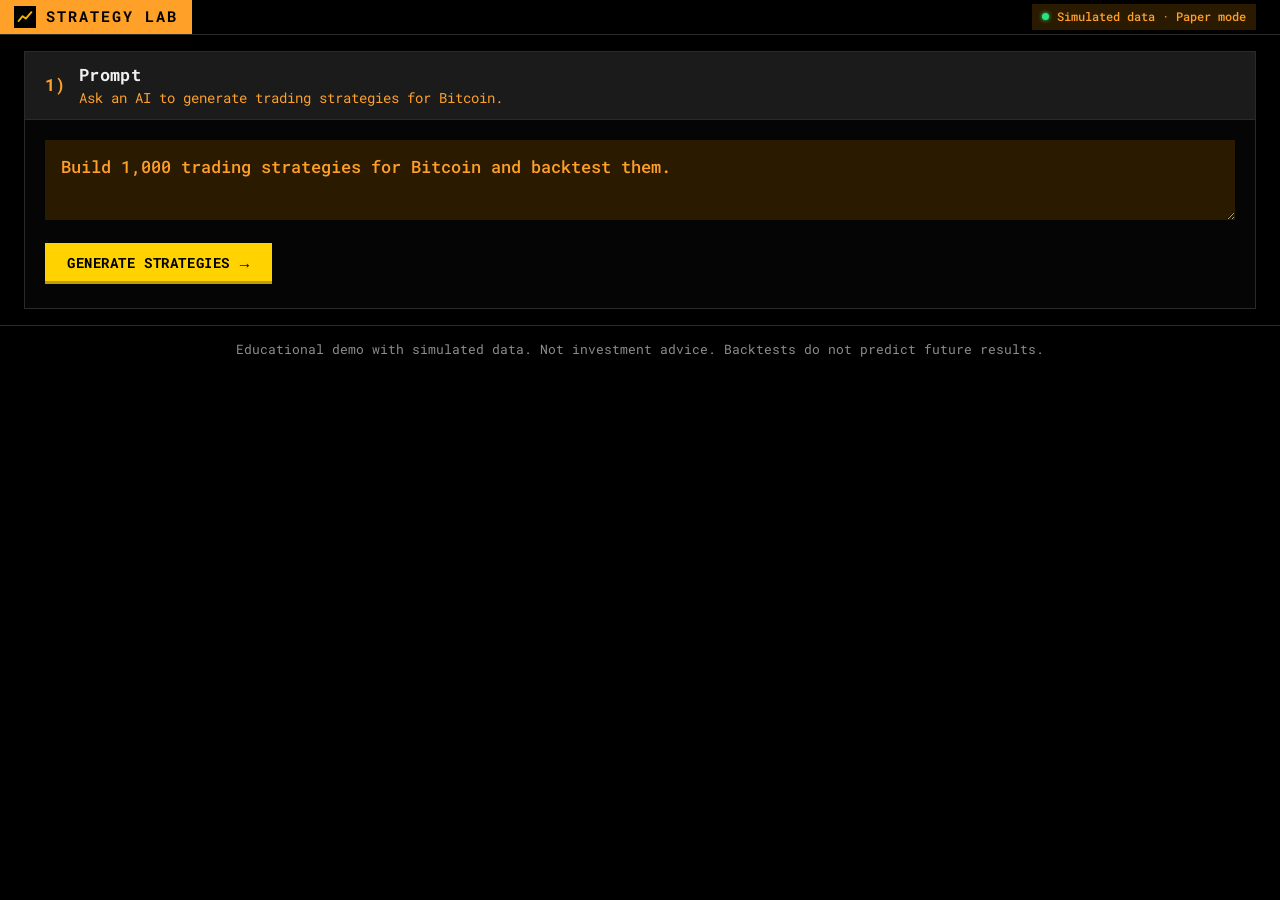
==== commit 56e4c1b2: "Bloomberg-Terminal-Design für Terminal und Strategy Lab - Terminal: Kommandozeile mit GO-Key, Securi" ====
--- a/strategy-lab/strategy-lab.html
+++ b/strategy-lab/strategy-lab.html
@@ -6,172 +6,191 @@
 <title>Strategy Lab</title>
 <link rel="preconnect" href="https://fonts.googleapis.com">
 <link rel="preconnect" href="https://fonts.gstatic.com" crossorigin>
-<link href="https://fonts.googleapis.com/css2?family=IBM+Plex+Mono:wght@400;500&family=IBM+Plex+Sans:wght@400;500;600;700&display=swap" rel="stylesheet">
+<link href="https://fonts.googleapis.com/css2?family=Roboto+Mono:wght@400;500;700&display=swap" rel="stylesheet">
 <style>
+  /* Bloomberg-Terminal-Look: schwarz, orange Labels, weiße Daten, eckige Panels */
   :root {
-    --bg: #EEF1F4; --panel: #FFFFFF; --ink: #1B2430; --ink-2: #4A5565; --muted: #7A8494;
-    --line: #DDE2E8; --soft: #F5F7F9;
-    --profit: #0F8A5F; --loss: #C8372D; --gold: #F2B705; --gold-soft: #FFF6D6;
-    --naive: #6B7FD7;
-    --radius: 16px;
-    --sans: "IBM Plex Sans", system-ui, -apple-system, "Segoe UI", Roboto, sans-serif;
-    --mono: "IBM Plex Mono", ui-monospace, SFMono-Regular, Menlo, Consolas, monospace;
+    --bg: #000000; --panel: #050505; --hdr: #1b1b1b; --ink: #F0F0F0; --ink-2: #BDBDBD; --muted: #8C8C8C;
+    --line: #2A2A2A; --soft: #111111;
+    --amber: #FFA028; --amber-dim: #B56F12; --cmd-bg: #2A1A00; --select: #0B2C5E; --blue: #0068FF;
+    --profit: #2BE37A; --loss: #FF433D; --gold: #FFD200; --gold-soft: #0B2C5E;
+    --naive: #4DA3FF;
+    --radius: 0px;
+    --sans: "Roboto Mono", Consolas, "Courier New", monospace;
+    --mono: "Roboto Mono", Consolas, "Courier New", monospace;
   }
   * { box-sizing: border-box; }
   [hidden] { display: none !important; }
   main > *, .grid2 > *, .compare > *, .bot > *, .gen > *, .stage > * { min-width: 0; }
-  html { font-size: 18px; }
+  html { font-size: 15px; }
   body {
     margin: 0; background: var(--bg); color: var(--ink); font-family: var(--sans);
     font-variant-numeric: tabular-nums; line-height: 1.45; -webkit-font-smoothing: antialiased;
   }
-  .wrap { max-width: 1400px; margin: 0 auto; padding-inline: 32px; }
-
-  /* Top bar */
-  .top { position: sticky; top: 0; z-index: 10; background: rgba(238,241,244,.92); backdrop-filter: blur(8px); border-bottom: 1px solid var(--line); }
-  .top .wrap { display: flex; align-items: center; justify-content: space-between; gap: 16px; padding-block: 18px; }
-  .brand { display: flex; align-items: center; gap: 14px; font-weight: 700; font-size: 1.5rem; letter-spacing: -.01em; }
-  .logo { width: 34px; height: 34px; border-radius: 9px; background: var(--ink); display: grid; place-items: center; }
-  .badge { font-size: .85rem; font-weight: 500; color: var(--ink-2); background: var(--panel); border: 1px solid var(--line); padding: 7px 14px; border-radius: 999px; white-space: nowrap; }
-  .badge::before { content: ""; display: inline-block; width: 8px; height: 8px; border-radius: 50%; background: var(--gold); margin-right: 8px; vertical-align: 1px; }
-
-  main { padding-block: 40px 24px; display: grid; gap: 32px; }
-
-  /* Steps */
-  .step { background: var(--panel); border-radius: var(--radius); padding: 40px 44px; box-shadow: 0 1px 2px rgba(27,36,48,.05), 0 8px 24px rgba(27,36,48,.04); }
-  .step.enter { animation: rise .6s cubic-bezier(.2,.7,.2,1) both; }
-  @keyframes rise { from { opacity: 0; transform: translateY(18px); } to { opacity: 1; transform: none; } }
-  .step-head { display: flex; align-items: flex-start; gap: 22px; margin-bottom: 28px; }
-  .num { flex: none; width: 52px; height: 52px; border-radius: 50%; background: var(--ink); color: #fff; font-weight: 700; font-size: 1.35rem; display: grid; place-items: center; }
-  .step.done .num { background: var(--profit); }
-  .step-head h2 { margin: 2px 0 4px; font-size: 1.9rem; letter-spacing: -.015em; }
-  .step-head p { margin: 0; color: var(--ink-2); font-size: 1.05rem; max-width: 60ch; }
+  .wrap { max-width: 1400px; margin: 0 auto; padding-inline: 24px; }
+
+  /* Top bar = Bloomberg-Kommandozeile */
+  .top { position: sticky; top: 0; z-index: 10; background: var(--bg); border-bottom: 1px solid var(--line); }
+  .top .wrap { display: flex; align-items: stretch; justify-content: space-between; gap: 16px; padding-block: 0; height: 34px; padding-left: 0; }
+  .brand { display: flex; align-items: center; gap: 10px; font-weight: 700; font-size: 1rem; letter-spacing: 2px; text-transform: uppercase; background: var(--amber); color: #000; padding: 0 14px; }
+  .logo { width: 22px; height: 22px; background: #000; display: grid; place-items: center; }
+  .logo svg { width: 16px; height: 16px; }
+  .badge { align-self: center; font-size: .8rem; font-weight: 500; color: var(--amber); background: var(--cmd-bg); border: 0; padding: 4px 10px; white-space: nowrap; }
+  .badge::before { content: ""; display: inline-block; width: 7px; height: 7px; border-radius: 50%; background: var(--profit); box-shadow: 0 0 4px var(--profit); margin-right: 8px; vertical-align: 1px; }
+
+  main { padding-block: 16px 16px; display: grid; gap: 4px; }
+
+  /* Steps = Panels */
+  .step { background: var(--panel); border: 1px solid var(--line); border-radius: var(--radius); padding: 0 0 24px; }
+  .step > :not(.step-head) { margin-left: 20px; margin-right: 20px; }
+  .step.enter { animation: rise .45s ease-out both; }
+  @keyframes rise { from { opacity: 0; } to { opacity: 1; } }
+  .step-head { display: flex; align-items: center; gap: 14px; margin-bottom: 20px; background: var(--hdr); padding: 10px 20px; border-bottom: 1px solid var(--line); }
+  .num { flex: none; font-weight: 700; font-size: 1.1rem; color: var(--amber); display: inline-flex; white-space: nowrap; }
+  .num::after { content: ")"; }
+  .step.done .num { color: var(--profit); }
+  .step-head h2 { margin: 0; font-size: 1.15rem; font-weight: 700; letter-spacing: .02em; color: var(--ink); }
+  .step-head p { margin: 2px 0 0; color: var(--amber); font-size: .9rem; max-width: 90ch; }
 
   .btn {
-    font: inherit; font-weight: 600; font-size: 1.1rem; color: #fff; background: var(--ink); border: 0; border-radius: 12px;
-    padding: 18px 34px; cursor: pointer; display: inline-flex; align-items: center; gap: 12px; transition: transform .12s, background .2s, opacity .2s;
-  }
-  .btn:hover { transform: translateY(-1px); background: #2A3646; }
-  .btn:active { transform: none; }
-  .btn:disabled { cursor: default; opacity: .45; transform: none; background: var(--ink); }
-  .btn:focus-visible, .seg button:focus-visible, textarea:focus-visible { outline: 3px solid var(--gold); outline-offset: 2px; }
+    font: inherit; font-weight: 700; font-size: .95rem; color: #000; background: var(--gold); border: 0; border-radius: 0;
+    padding: 10px 22px; cursor: pointer; display: inline-flex; align-items: center; gap: 10px; text-transform: uppercase; letter-spacing: .04em;
+    box-shadow: inset 0 -3px 0 rgba(0,0,0,.25); transition: background .15s, opacity .2s;
+  }
+  .btn:hover { background: #FFE14D; }
+  .btn:active { box-shadow: inset 0 2px 0 rgba(0,0,0,.3); }
+  .btn:disabled { cursor: default; opacity: .45; background: var(--gold); box-shadow: none; }
+  .btn:focus-visible, .seg button:focus-visible, textarea:focus-visible { outline: 2px solid var(--amber); outline-offset: 2px; }
   .btn.go { background: var(--profit); }
-  .btn.stop { background: var(--loss); }
-  .btn .arrow { font-size: 1.2em; line-height: 0; }
-  .actions { display: flex; align-items: center; gap: 20px; flex-wrap: wrap; }
-  .hint { color: var(--muted); font-size: .95rem; }
+  .btn.go:hover { background: #5FF0A0; }
+  .btn.stop { background: var(--loss); color: #fff; }
+  .btn.stop:hover { background: #FF6B66; }
+  .btn .arrow { font-size: 1.1em; line-height: 0; }
+  .actions { display: flex; align-items: center; gap: 16px; flex-wrap: wrap; }
+  .hint { color: var(--amber); font-size: .9rem; }
 
   /* Step 1 */
   textarea {
-    width: 100%; font: inherit; font-size: 1.35rem; color: var(--ink); background: var(--soft); border: 1px solid var(--line);
-    border-radius: 12px; padding: 22px 24px; resize: vertical; min-height: 110px; margin-bottom: 24px;
-  }
-  .gen { display: grid; grid-template-columns: minmax(240px, 1fr) 3fr; gap: 32px; align-items: center; margin-top: 34px; }
-  .big-count { font-size: 5.5rem; font-weight: 700; line-height: 1; letter-spacing: -.03em; }
-  .big-label { color: var(--ink-2); font-size: 1.05rem; margin-top: 8px; }
-  .families { display: grid; grid-template-columns: repeat(4, 1fr); gap: 16px; }
-  .fam { background: var(--soft); border-radius: 12px; padding: 18px 20px; }
-  .fam b { display: block; font-size: 1.05rem; }
-  .fam .n { font-size: 2.2rem; font-weight: 700; line-height: 1.2; }
-  .fam small { color: var(--muted); font-size: .85rem; display: block; }
+    width: calc(100% - 40px); font: inherit; font-size: 1.15rem; font-weight: 500; color: var(--amber); background: var(--cmd-bg); border: 0;
+    border-radius: 0; padding: 14px 16px; resize: vertical; min-height: 80px; margin-bottom: 18px; caret-color: var(--amber);
+  }
+  .gen { display: grid; grid-template-columns: minmax(240px, 1fr) 3fr; gap: 24px; align-items: center; margin-top: 24px; }
+  .big-count { font-size: 4.5rem; font-weight: 700; line-height: 1; color: var(--ink); }
+  .big-label { color: var(--amber); font-size: .95rem; margin-top: 8px; }
+  .families { display: grid; grid-template-columns: repeat(4, 1fr); gap: 2px; background: var(--line); border: 1px solid var(--line); }
+  .fam { background: var(--panel); padding: 12px 14px; }
+  .fam b { display: block; font-size: .95rem; color: var(--amber); font-weight: 500; }
+  .fam .n { font-size: 1.9rem; font-weight: 700; line-height: 1.25; color: var(--ink); }
+  .fam small { color: var(--muted); font-size: .8rem; display: block; }
 
   /* KPIs */
-  .kpi-label { color: var(--ink-2); font-size: 1rem; font-weight: 500; }
-  .kpi { font-size: 4.6rem; font-weight: 700; letter-spacing: -.03em; line-height: 1.05; }
-  .kpi.sm { font-size: 2.6rem; }
+  .kpi-label { color: var(--amber); font-size: .9rem; font-weight: 500; }
+  .kpi { font-size: 3.6rem; font-weight: 700; line-height: 1.1; }
+  .kpi.sm { font-size: 2.2rem; }
   .pos { color: var(--profit); } .neg { color: var(--loss); }
-  .sub { color: var(--muted); font-size: .95rem; }
-
-  .grid2 { display: grid; grid-template-columns: 1.25fr 1fr; gap: 40px; margin-top: 34px; }
-  .chart-box { position: relative; }
+  .sub { color: var(--muted); font-size: .88rem; }
+
+  .grid2 { display: grid; grid-template-columns: 1.25fr 1fr; gap: 32px; margin-top: 24px; }
+  .chart-box { position: relative; background: #000; border: 1px solid var(--line); }
   canvas { display: block; width: 100%; height: 380px; touch-action: none; }
-  .legend { display: flex; gap: 22px; flex-wrap: wrap; font-size: .95rem; color: var(--ink-2); margin: 14px 0 10px; }
-  .legend span::before { content: ""; display: inline-block; width: 18px; height: 3px; border-radius: 2px; background: var(--c); vertical-align: 5px; margin-right: 8px; }
+  .legend { display: flex; gap: 20px; flex-wrap: wrap; font-size: .85rem; color: var(--amber); margin: 12px 0 8px; }
+  .legend span::before { content: ""; display: inline-block; width: 18px; height: 3px; background: var(--c); vertical-align: 4px; margin-right: 8px; }
   .legend span.dash::before { background: repeating-linear-gradient(90deg, var(--c) 0 6px, transparent 6px 10px); }
 
   /* Tables */
   .tbl-wrap { overflow-x: auto; }
-  table { width: 100%; border-collapse: collapse; font-size: 1rem; }
-  th { text-align: left; color: var(--muted); font-weight: 500; font-size: .85rem; text-transform: uppercase; letter-spacing: .06em; padding: 0 12px 10px; border-bottom: 1px solid var(--line); }
-  td { padding: 11px 12px; border-bottom: 1px solid #EEF1F4; white-space: nowrap; }
+  table { width: 100%; border-collapse: collapse; font-size: .92rem; }
+  th { text-align: left; color: var(--amber); font-weight: 400; font-size: .85rem; padding: 4px 8px 6px; border-bottom: 1px solid var(--line); }
+  td { padding: 6px 8px; border-bottom: 1px solid #161616; white-space: nowrap; color: var(--ink); }
+  tbody tr:hover td { background: #141414; }
   th.r, td.r { text-align: right; }
-  td.rank { color: var(--muted); width: 2em; }
-  tr.best td { background: var(--gold-soft); font-weight: 600; }
-  tr.best td:first-child { box-shadow: inset 4px 0 0 var(--gold); }
-  tr.fade-in { animation: fadein .4s both; }
-  @keyframes fadein { from { opacity: 0; transform: translateX(-8px); } to { opacity: 1; transform: none; } }
+  td.rank { color: var(--amber); width: 2.5em; }
+  td.rank::after { content: ")"; }
+  tr.best td, tbody tr.best:hover td { background: var(--select); font-weight: 700; }
+  tr.best td:first-child { box-shadow: inset 3px 0 0 var(--amber); }
+  tr.fade-in { animation: fadein .3s both; }
+  @keyframes fadein { from { opacity: 0; } to { opacity: 1; } }
 
   /* Funnel */
-  .funnel { display: grid; gap: 14px; margin-top: 34px; }
-  .stage { display: grid; grid-template-columns: 300px 1fr; gap: 24px; align-items: center; }
-  .stage .lbl b { display: block; font-size: 1.1rem; }
-  .stage .lbl small { color: var(--muted); font-size: .88rem; }
-  .bar-track { position: relative; height: 54px; background: var(--soft); border-radius: 10px; }
-  .bar { position: absolute; inset: 0 auto 0 0; width: 0; background: var(--ink); border-radius: 10px; transition: width 1s cubic-bezier(.2,.7,.2,1); min-width: 0; }
-  .bar.on { min-width: 8px; }
-  .stage.kill .bar { background: #8C96A5; }
-  .stage.final .bar { background: var(--gold); }
-  .bar-val { position: absolute; top: 50%; transform: translateY(-50%); left: 16px; font-weight: 700; font-size: 1.5rem; color: #fff; transition: left 1s cubic-bezier(.2,.7,.2,1); }
-  .bar-val.out { color: var(--ink); }
-  .bar-val em { font-style: normal; font-weight: 500; font-size: .95rem; color: var(--loss); margin-left: 10px; }
+  .funnel { display: grid; gap: 6px; margin-top: 24px; }
+  .stage { display: grid; grid-template-columns: 300px 1fr; gap: 20px; align-items: center; }
+  .stage .lbl b { display: block; font-size: .98rem; color: var(--ink); }
+  .stage .lbl small { color: var(--amber); font-size: .8rem; }
+  .bar-track { position: relative; height: 40px; background: var(--soft); border-radius: 0; }
+  .bar { position: absolute; inset: 0 auto 0 0; width: 0; background: var(--amber); border-radius: 0; transition: width 1s cubic-bezier(.2,.7,.2,1); min-width: 0; }
+  .bar.on { min-width: 6px; }
+  .stage.kill .bar { background: #3A3A3A; }
+  .stage.final .bar { background: var(--profit); }
+  .bar-val { position: absolute; top: 50%; transform: translateY(-50%); left: 16px; font-weight: 700; font-size: 1.25rem; color: #000; transition: left 1s cubic-bezier(.2,.7,.2,1); }
+  .stage.kill .bar-val { color: var(--ink); }
+  .bar-val.out, .stage.kill .bar-val.out { color: var(--ink); }
+  .bar-val em { font-style: normal; font-weight: 500; font-size: .85rem; color: var(--loss); margin-left: 10px; }
   .stage { opacity: .25; transition: opacity .4s; }
   .stage.lit { opacity: 1; }
 
-  .compare { display: grid; grid-template-columns: 1fr 2.2fr; gap: 40px; margin-top: 44px; padding-top: 36px; border-top: 1px solid var(--line); align-items: start; }
-  .compare h3, .surv h3 { margin: 0 0 6px; font-size: 1.35rem; }
-  .vs { display: grid; gap: 22px; margin-top: 22px; }
-  .surv { margin-top: 44px; padding-top: 36px; border-top: 1px solid var(--line); }
-  .surv .sub { margin-bottom: 18px; }
-  .tag { display: inline-block; font-size: .78rem; font-weight: 600; letter-spacing: .04em; text-transform: uppercase; padding: 3px 9px; border-radius: 6px; background: var(--gold); color: var(--ink); margin-left: 10px; vertical-align: 2px; }
+  .compare { display: grid; grid-template-columns: 1fr 2.2fr; gap: 32px; margin-top: 32px; padding-top: 24px; border-top: 1px solid var(--line); align-items: start; }
+  .compare h3, .surv h3 { margin: 0 0 6px; font-size: 1.05rem; color: var(--ink); }
+  .vs { display: grid; gap: 18px; margin-top: 18px; }
+  .surv { margin-top: 32px; padding-top: 24px; border-top: 1px solid var(--line); }
+  .surv .sub { margin-bottom: 14px; }
+  .tag { display: inline-block; font-size: .72rem; font-weight: 700; letter-spacing: .04em; text-transform: uppercase; padding: 2px 7px; border-radius: 0; background: var(--gold); color: #000; margin-left: 10px; vertical-align: 1px; }
 
   /* Bot */
-  .bot { display: grid; grid-template-columns: 1.6fr 1fr; gap: 36px; margin-top: 30px; }
+  .bot { display: grid; grid-template-columns: 1.6fr 1fr; gap: 28px; margin-top: 22px; }
   .bot canvas { height: 420px; }
-  .stats { display: grid; grid-template-columns: 1fr 1fr; gap: 14px; align-content: start; }
-  .stat { background: var(--soft); border-radius: 12px; padding: 16px 18px; }
-  .stat .v { font-size: 1.9rem; font-weight: 700; letter-spacing: -.01em; line-height: 1.2; }
-  .stat .k { color: var(--muted); font-size: .85rem; text-transform: uppercase; letter-spacing: .06em; }
+  .stats { display: grid; grid-template-columns: 1fr 1fr; gap: 2px; align-content: start; align-self: start; background: var(--line); border: 1px solid var(--line); }
+  .stat { background: var(--panel); padding: 10px 14px; }
+  .stat .v { font-size: 1.55rem; font-weight: 700; line-height: 1.25; color: var(--ink); }
+  .stat .k { color: var(--amber); font-size: .8rem; }
   .stat.wide { grid-column: 1 / -1; }
-  .pill { display: inline-block; font-size: 1.05rem; font-weight: 700; padding: 4px 12px; border-radius: 8px; background: #E3E7EC; }
-  .pill.long { background: #DDF2E9; color: var(--profit); }
-  .seg { display: inline-flex; background: var(--soft); border: 1px solid var(--line); border-radius: 10px; padding: 4px; }
-  .seg button { font: inherit; font-weight: 600; font-size: .95rem; border: 0; background: transparent; color: var(--ink-2); padding: 10px 16px; border-radius: 7px; cursor: pointer; }
-  .seg button[aria-pressed="true"] { background: var(--panel); color: var(--ink); box-shadow: 0 1px 3px rgba(27,36,48,.12); }
-  .live { display: inline-flex; align-items: center; gap: 8px; font-weight: 600; color: var(--muted); }
-  .live i { width: 10px; height: 10px; border-radius: 50%; background: #B8C0CC; }
+  .stat.wide .v { font-size: 2rem; }
+  .pill { display: inline-block; font-size: .95rem; font-weight: 700; padding: 2px 10px; border-radius: 0; background: #2C2C2C; color: var(--ink); }
+  .pill.long { background: var(--profit); color: #000; }
+  .seg { display: inline-flex; gap: 2px; background: transparent; border: 0; padding: 0; }
+  .seg button { font: inherit; font-weight: 700; font-size: .9rem; border: 0; background: #2C2C2C; color: var(--ink); padding: 8px 14px; border-radius: 0; cursor: pointer; }
+  .seg button:hover { background: #3A3A3A; }
+  .seg button[aria-pressed="true"] { background: var(--amber); color: #000; }
+  .live { display: inline-flex; align-items: center; gap: 8px; font-weight: 700; color: var(--muted); text-transform: uppercase; }
+  .live i { width: 9px; height: 9px; border-radius: 50%; background: #444; }
   .live.on { color: var(--profit); }
   .live.on i { background: var(--profit); animation: pulse 1.4s infinite; }
-  @keyframes pulse { 0%,100% { box-shadow: 0 0 0 0 rgba(15,138,95,.45); } 50% { box-shadow: 0 0 0 7px rgba(15,138,95,0); } }
-
-  .log { margin-top: 30px; background: #141B24; color: #D6DCE4; border-radius: 12px; padding: 18px 22px; height: 340px; overflow-y: auto; font-family: var(--mono); font-size: .9rem; }
-  .log .empty { color: #6E7A8A; }
-  .ev { display: grid; grid-template-columns: 92px 120px 1fr; gap: 14px; padding: 7px 0; align-items: start; }
-  .ev + .ev.first { border-top: 1px solid #263140; margin-top: 8px; padding-top: 14px; }
-  .ev time { color: #6E7A8A; }
-  .ev .t { font-weight: 500; font-size: .78rem; text-transform: uppercase; letter-spacing: .06em; padding: 2px 8px; border-radius: 5px; justify-self: start; }
-  .t.alert { background: #2B3A55; color: #A9C1FF; }
-  .t.hook { background: #3A3320; color: #F2CB57; }
-  .t.fill { background: #173A2E; color: #5FD3A6; }
-  .t.sys { background: #262F3B; color: #9AA6B5; }
-  .ev code { display: block; margin-top: 4px; color: #9AA6B5; word-break: break-all; }
-  .ev .sell { color: #FF8A80; } .ev .buy { color: #5FD3A6; }
-
-  footer { padding-block: 28px 48px; color: var(--muted); font-size: .95rem; text-align: center; }
+  @keyframes pulse { 0%,100% { box-shadow: 0 0 0 0 rgba(43,227,122,.5); } 50% { box-shadow: 0 0 0 6px rgba(43,227,122,0); } }
+
+  .log { margin: 22px 20px 0; background: #000; color: var(--ink); border: 1px solid var(--line); border-radius: 0; padding: 12px 16px; height: 340px; overflow-y: auto; font-family: var(--mono); font-size: .85rem; }
+  .log .empty { color: var(--muted); }
+  .ev { display: grid; grid-template-columns: 80px 100px 1fr; gap: 12px; padding: 5px 0; align-items: start; }
+  .ev + .ev.first { border-top: 1px solid var(--line); margin-top: 6px; padding-top: 10px; }
+  .ev time { color: var(--amber); }
+  .ev .t { font-weight: 700; font-size: .75rem; text-transform: uppercase; letter-spacing: .04em; padding: 1px 6px; border-radius: 0; justify-self: start; }
+  .t.alert { background: var(--blue); color: #fff; }
+  .t.hook { background: var(--gold); color: #000; }
+  .t.fill { background: var(--profit); color: #000; }
+  .t.sys { background: #2C2C2C; color: var(--ink-2); }
+  .ev code { display: block; margin-top: 3px; color: var(--muted); word-break: break-all; }
+  .ev .sell { color: var(--loss); } .ev .buy { color: var(--profit); }
+
+  .log::-webkit-scrollbar { width: 6px; } .log::-webkit-scrollbar-thumb { background: #333; }
+
+  footer { padding-block: 14px 32px; color: var(--muted); font-size: .85rem; text-align: center; border-top: 1px solid var(--line); }
 
   @media (max-width: 1100px) {
     .grid2, .compare, .bot, .gen { grid-template-columns: 1fr; }
     .families { grid-template-columns: repeat(2, 1fr); }
-    .stage { grid-template-columns: 1fr; gap: 8px; }
+    .stage { grid-template-columns: 1fr; gap: 6px; }
   }
   @media (max-width: 640px) {
-    html { font-size: 16px; }
-    .wrap { padding-inline: 16px; }
-    .step { padding: 26px 20px; }
-    .kpi { font-size: 3.2rem; } .big-count { font-size: 4rem; }
+    html { font-size: 14px; }
+    .wrap { padding-inline: 8px; }
+    .top .wrap { padding-left: 0; }
+    .step > :not(.step-head) { margin-left: 12px; margin-right: 12px; }
+    textarea { width: calc(100% - 24px); }
+    .log { margin: 18px 12px 0; }
+    .step-head { padding: 10px 12px; }
+    .kpi { font-size: 2.8rem; } .big-count { font-size: 3.4rem; }
     .families { grid-template-columns: 1fr 1fr; }
     canvas, .bot canvas { height: 300px; }
     .ev { grid-template-columns: 1fr; gap: 4px; }
-    .badge { font-size: .75rem; padding: 6px 10px; }
+    .badge { font-size: .7rem; padding: 3px 8px; }
   }
   @media (prefers-reduced-motion: reduce) {
     *, *::before, *::after { animation: none !important; transition: none !important; scroll-behavior: auto !important; }
@@ -478,7 +497,7 @@
 const RM = matchMedia('(prefers-reduced-motion: reduce)').matches;
 const $ = id => document.getElementById(id);
 const CAPITAL = 10000, BOT_QTY = 0.05;
-const C = { ink: '#1B2430', ink2: '#4A5565', muted: '#7A8494', grid: '#E9EDF1', profit: '#0F8A5F', loss: '#C8372D', gold: '#F2B705', naive: '#6B7FD7' };
+const C = { ink: '#F0F0F0', ink2: '#BDBDBD', muted: '#FFA028', grid: '#1E1E1E', profit: '#2BE37A', loss: '#FF433D', gold: '#FFD200', naive: '#4DA3FF' };
 
 const fmtInt = n => Math.round(n).toLocaleString('en-US');
 const fmtPct = x => {
@@ -545,7 +564,7 @@
 
     // shaded "in position" regions
     if (o.shade) {
-      ctx.fillStyle = 'rgba(15,138,95,.08)';
+      ctx.fillStyle = 'rgba(43,227,122,.10)';
       for (let i = 0; i < n; i++) {
         if (!o.shade[i]) continue;
         let j = i; while (j + 1 < n && o.shade[j + 1]) j++;
@@ -569,12 +588,12 @@
     for (let d = Math.ceil(x0 / step) * step; d <= x0 + n - 1; d += step) {
       ctx.fillText('Day ' + fmtInt(d), fx(d - x0), pad.t + ih + 12);
     }
-    ctx.strokeStyle = '#C9D0D8'; ctx.beginPath(); ctx.moveTo(pad.l, pad.t + ih + .5); ctx.lineTo(W - pad.r, pad.t + ih + .5); ctx.stroke();
+    ctx.strokeStyle = '#333'; ctx.beginPath(); ctx.moveTo(pad.l, pad.t + ih + .5); ctx.lineTo(W - pad.r, pad.t + ih + .5); ctx.stroke();
 
     // vertical marker
     if (o.vline != null) {
       const x = Math.round(fx(o.vline.i)) + 0.5;
-      ctx.fillStyle = 'rgba(242,183,5,.10)'; ctx.fillRect(x, pad.t, W - pad.r - x, ih);
+      ctx.fillStyle = 'rgba(255,210,0,.07)'; ctx.fillRect(x, pad.t, W - pad.r - x, ih);
       ctx.strokeStyle = C.gold; ctx.lineWidth = 2; ctx.setLineDash([6, 5]);
       ctx.beginPath(); ctx.moveTo(x, pad.t); ctx.lineTo(x, pad.t + ih); ctx.stroke(); ctx.setLineDash([]);
       ctx.fillStyle = C.ink; ctx.textAlign = 'left'; ctx.textBaseline = 'top'; ctx.font = `600 14px ${getComputedStyle(document.body).fontFamily}`;
@@ -597,7 +616,7 @@
     if (o.markers) for (const mk of o.markers) {
       if (mk.i > last || mk.i < 0) continue;
       const x = fx(mk.i), y = fy(mk.v), up = mk.side === 'buy';
-      ctx.fillStyle = up ? C.profit : C.loss; ctx.strokeStyle = '#fff'; ctx.lineWidth = 2;
+      ctx.fillStyle = up ? C.profit : C.loss; ctx.strokeStyle = '#000'; ctx.lineWidth = 2;
       ctx.beginPath();
       if (up) { ctx.moveTo(x, y + 6); ctx.lineTo(x - 8, y + 20); ctx.lineTo(x + 8, y + 20); }
       else { ctx.moveTo(x, y - 6); ctx.lineTo(x - 8, y - 20); ctx.lineTo(x + 8, y - 20); }
@@ -608,13 +627,13 @@
     for (const s of o.series) {
       if (!s.endLabel) continue;
       const i = Math.min(last, s.data.length - 1), x = fx(i), y = fy(s.data[i]);
-      ctx.fillStyle = s.color; ctx.strokeStyle = '#fff'; ctx.lineWidth = 2;
+      ctx.fillStyle = s.color; ctx.strokeStyle = '#000'; ctx.lineWidth = 2;
       ctx.beginPath(); ctx.arc(x, y, 5, 0, 7); ctx.fill(); ctx.stroke();
       if (this.p === 1) {
         ctx.font = `600 14px ${getComputedStyle(document.body).fontFamily}`;
         const txt = s.endLabel(s.data[i]), tw = ctx.measureText(txt).width;
         const bx = Math.min(x - tw - 18, W - pad.r - tw - 16);
-        ctx.fillStyle = 'rgba(255,255,255,.9)'; ctx.fillRect(bx - 6, y - 13, tw + 12, 26);
+        ctx.fillStyle = 'rgba(0,0,0,.85)'; ctx.fillRect(bx - 6, y - 13, tw + 12, 26);
         ctx.fillStyle = C.ink; ctx.textAlign = 'left'; ctx.textBaseline = 'middle'; ctx.fillText(txt, bx, y);
         ctx.font = `500 13px ${getComputedStyle(document.body).fontFamily}`;
       }
@@ -622,11 +641,11 @@
     // hover crosshair + tooltip
     if (this.hx != null && this.hx >= pad.l && this.hx <= W - pad.r && this.p === 1) {
       const i = Math.max(0, Math.min(n - 1, Math.round((this.hx - pad.l) / iw * (n - 1)))), x = fx(i);
-      ctx.strokeStyle = 'rgba(27,36,48,.35)'; ctx.lineWidth = 1;
+      ctx.strokeStyle = 'rgba(255,160,40,.55)'; ctx.lineWidth = 1;
       ctx.beginPath(); ctx.moveTo(Math.round(x) + .5, pad.t); ctx.lineTo(Math.round(x) + .5, pad.t + ih); ctx.stroke();
       const rows = [['Day ' + fmtInt(i + x0), null]];
       for (const s of o.series) if (i < s.data.length) {
-        ctx.fillStyle = s.color; ctx.strokeStyle = '#fff'; ctx.lineWidth = 2;
+        ctx.fillStyle = s.color; ctx.strokeStyle = '#000'; ctx.lineWidth = 2;
         ctx.beginPath(); ctx.arc(x, fy(s.data[i]), 4.5, 0, 7); ctx.fill(); ctx.stroke();
         rows.push([(s.label ? s.label + '  ' : '') + o.tipFmt(s.data[i]), s.color]);
       }
@@ -634,12 +653,12 @@
       const tw = Math.max(...rows.map(r => ctx.measureText(r[0]).width)) + 36, th = rows.length * 22 + 14;
       let bx = x + 14; if (bx + tw > W - pad.r) bx = x - 14 - tw;
       const by = pad.t + 8;
-      ctx.fillStyle = 'rgba(27,36,48,.94)'; roundRect(ctx, bx, by, tw, th, 8); ctx.fill();
+      ctx.fillStyle = '#1B1B1B'; ctx.fillRect(bx, by, tw, th); ctx.strokeStyle = C.muted; ctx.lineWidth = 1; ctx.strokeRect(bx + .5, by + .5, tw - 1, th - 1);
       ctx.textAlign = 'left'; ctx.textBaseline = 'middle';
       rows.forEach((r, k) => {
         const y = by + 18 + k * 22;
         if (r[1]) { ctx.fillStyle = r[1]; ctx.fillRect(bx + 12, y - 2, 12, 4); }
-        ctx.fillStyle = k ? '#fff' : '#AAB4C2'; ctx.fillText(r[0], bx + (r[1] ? 30 : 12), y);
+        ctx.fillStyle = k ? '#F0F0F0' : C.muted; ctx.fillText(r[0], bx + (r[1] ? 30 : 12), y);
       });
     }
   }
@@ -802,7 +821,7 @@
     this.pos = positions(champ, makeIndicators(this.closes));
     this.lastSig = this.pos[this.pos.length - 1];
     $('botIntro').innerHTML = `Best survivor <b>${champ.name}</b> trades a live simulated feed: signal → TradingView alert → webhook → paper order.`;
-    legend($('lg4'), [['BTC price (simulated)', C.ink], ['In position', 'rgba(15,138,95,.35)'], ['Buy ▲ / Sell ▼', C.profit]]);
+    legend($('lg4'), [['BTC price (simulated)', C.ink], ['In position', 'rgba(43,227,122,.35)'], ['Buy ▲ / Sell ▼', C.profit]]);
     this.chart = new LineChart($('c4'), { yFmt: v => '$' + fmtInt(v), tipFmt: v => '$' + fmtPx(v), padL: 76 });
     this.render();
   },
